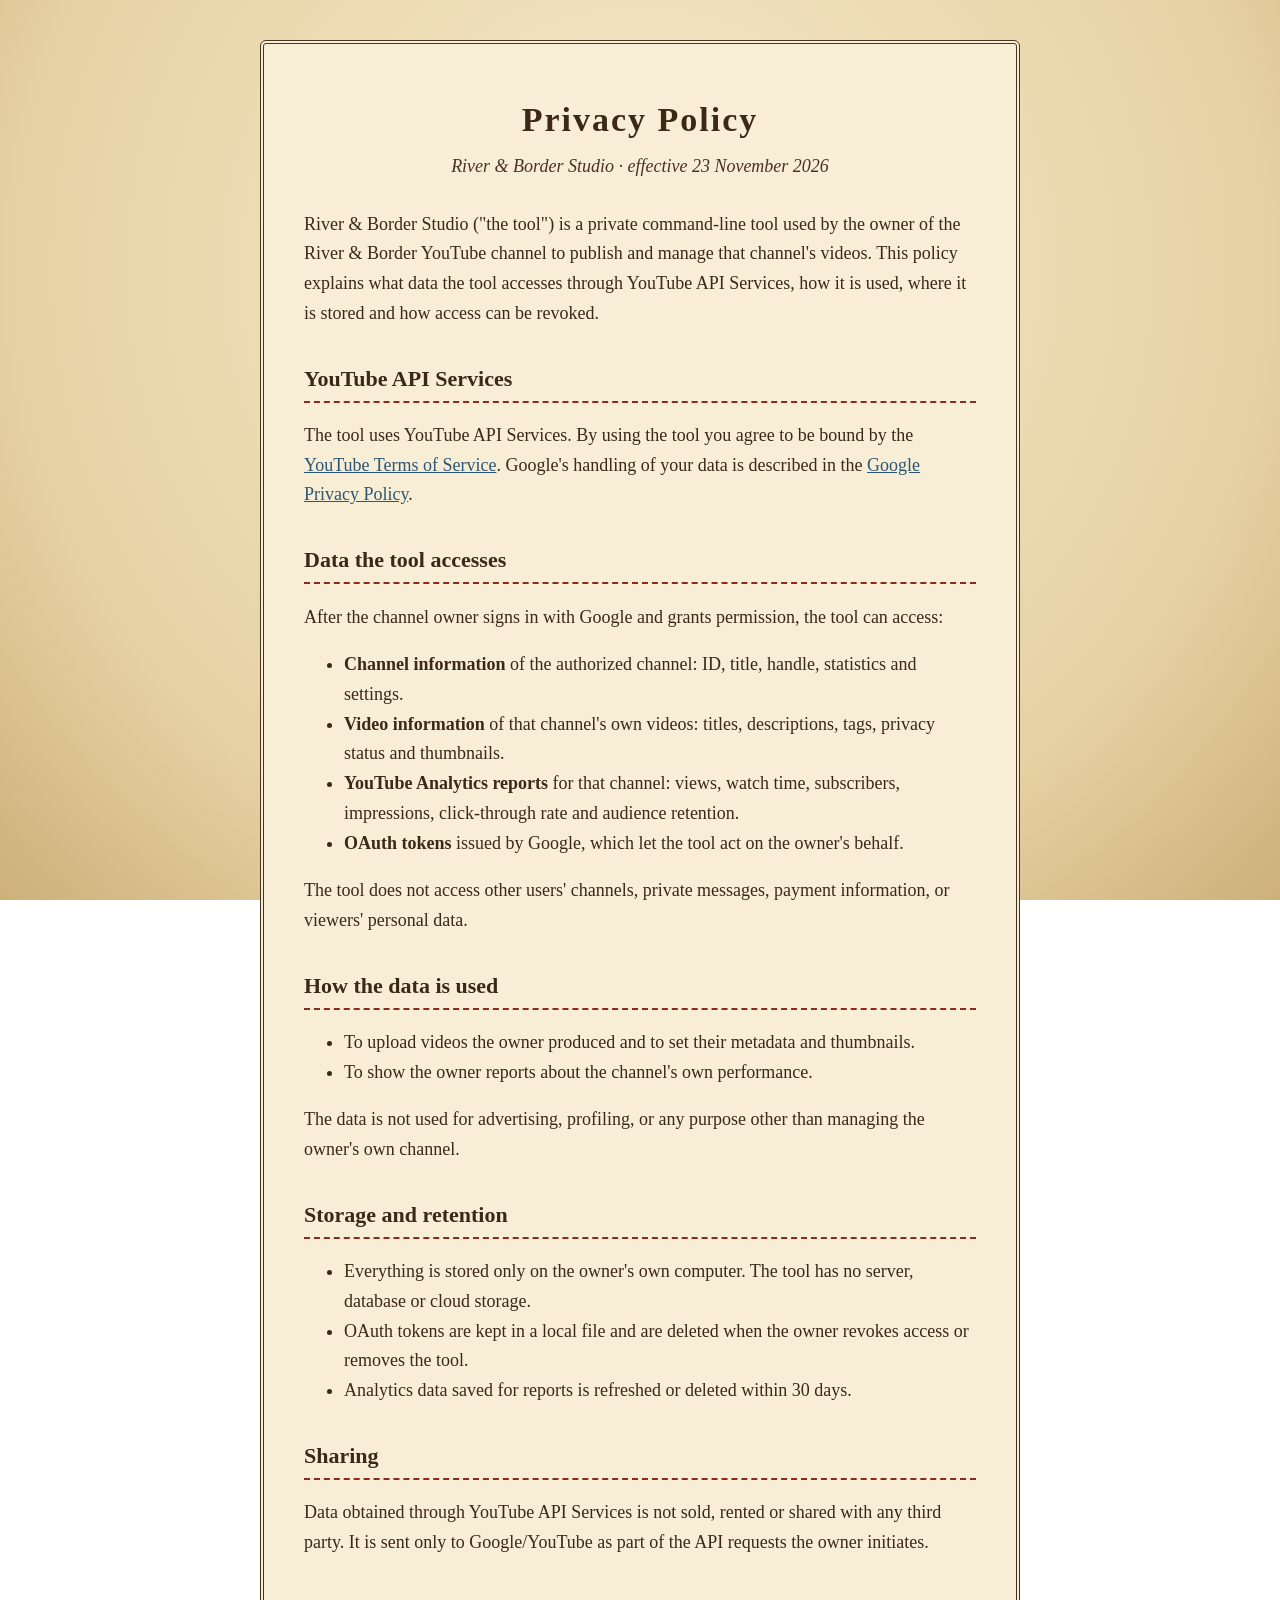
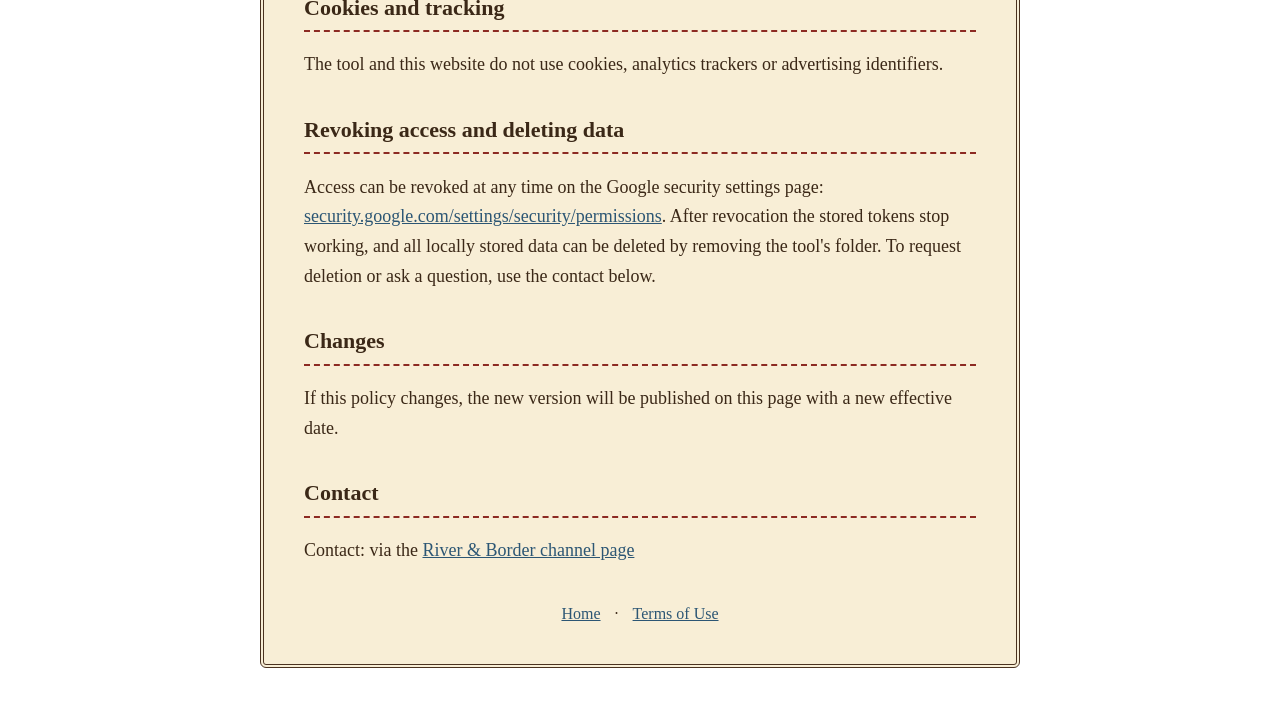
==== privacy.html @ dd43a644 "River & Border Studio: homepage, privacy policy, terms Co-Authored-By: Claude Opus 5.5 <noreply@anth" ====
﻿<!doctype html>
<html lang="en">
<head>
  <meta charset="utf-8">
  <meta name="viewport" content="width=device-width, initial-scale=1">
  <title>Privacy Policy · River &amp; Border Studio</title>
  <link rel="stylesheet" href="style.css">
  <link rel="icon" href="logo.png">
</head>
<body>
<main>
  <header>
    <h1>Privacy Policy</h1>
    <p class="sub">River &amp; Border Studio · effective 23 November 2026</p>
  </header>

  <p>
    River &amp; Border Studio ("the tool") is a private command-line tool used by the owner of the
    River &amp; Border YouTube channel to publish and manage that channel's videos. This policy explains
    what data the tool accesses through YouTube API Services, how it is used, where it is stored and how
    access can be revoked.
  </p>

  <h2>YouTube API Services</h2>
  <p>
    The tool uses YouTube API Services. By using the tool you agree to be bound by the
    <a href="https://www.youtube.com/t/terms">YouTube Terms of Service</a>. Google's handling of your data is
    described in the <a href="https://policies.google.com/privacy">Google Privacy Policy</a>.
  </p>

  <h2>Data the tool accesses</h2>
  <p>After the channel owner signs in with Google and grants permission, the tool can access:</p>
  <ul>
    <li><strong>Channel information</strong> of the authorized channel: ID, title, handle, statistics and settings.</li>
    <li><strong>Video information</strong> of that channel's own videos: titles, descriptions, tags, privacy status and thumbnails.</li>
    <li><strong>YouTube Analytics reports</strong> for that channel: views, watch time, subscribers, impressions, click-through rate and audience retention.</li>
    <li><strong>OAuth tokens</strong> issued by Google, which let the tool act on the owner's behalf.</li>
  </ul>
  <p>The tool does not access other users' channels, private messages, payment information, or viewers' personal data.</p>

  <h2>How the data is used</h2>
  <ul>
    <li>To upload videos the owner produced and to set their metadata and thumbnails.</li>
    <li>To show the owner reports about the channel's own performance.</li>
  </ul>
  <p>The data is not used for advertising, profiling, or any purpose other than managing the owner's own channel.</p>

  <h2>Storage and retention</h2>
  <ul>
    <li>Everything is stored only on the owner's own computer. The tool has no server, database or cloud storage.</li>
    <li>OAuth tokens are kept in a local file and are deleted when the owner revokes access or removes the tool.</li>
    <li>Analytics data saved for reports is refreshed or deleted within 30 days.</li>
  </ul>

  <h2>Sharing</h2>
  <p>
    Data obtained through YouTube API Services is not sold, rented or shared with any third party.
    It is sent only to Google/YouTube as part of the API requests the owner initiates.
  </p>

  <h2>Cookies and tracking</h2>
  <p>The tool and this website do not use cookies, analytics trackers or advertising identifiers.</p>

  <h2>Revoking access and deleting data</h2>
  <p>
    Access can be revoked at any time on the Google security settings page:
    <a href="https://security.google.com/settings/security/permissions">security.google.com/settings/security/permissions</a>.
    After revocation the stored tokens stop working, and all locally stored data can be deleted by removing the tool's folder.
    To request deletion or ask a question, use the contact below.
  </p>

  <h2>Changes</h2>
  <p>If this policy changes, the new version will be published on this page with a new effective date.</p>

  <h2>Contact</h2>
  <p>Contact: via the <a href="https://www.youtube.com/@RiverAndBorder/about">River &amp; Border channel page</a> <!--CONTACT--></p>

  <nav>
    <a href="index.html">Home</a> ·
    <a href="terms.html">Terms of Use</a>
  </nav>
</main>
</body>
</html>
---- style.css ----
:root {
  --paper: #f3e6c5;
  --paper-2: #e6d1a3;
  --ink: #3b2817;
  --ink-2: #4a3220;
  --river: #2c5674;
  --border: #8c2a22;
}
* { box-sizing: border-box; }
body {
  margin: 0;
  background: radial-gradient(circle at 50% 30%, #f6eacd, var(--paper-2) 70%, #cdb07a);
  background-attachment: fixed;
  color: var(--ink);
  font: 18px/1.65 Georgia, "Times New Roman", serif;
}
main {
  max-width: 760px;
  margin: 40px auto;
  padding: 36px 40px;
  background: #f8eed6;
  border: 4px double var(--ink-2);
  border-radius: 6px;
}
header { text-align: center; margin-bottom: 28px; }
header img { width: 120px; height: 120px; border-radius: 50%; }
h1 { font-size: 34px; letter-spacing: 2px; margin: 12px 0 4px; }
h2 { font-size: 22px; margin-top: 32px; border-bottom: 2px dashed var(--border); padding-bottom: 4px; }
.sub { font-style: italic; color: var(--ink-2); margin: 0; }
a { color: var(--river); }
nav { text-align: center; margin-top: 36px; font-size: 16px; }
nav a { margin: 0 10px; }
small { color: var(--ink-2); }
@media (max-width: 640px) {
  main { margin: 0; padding: 24px 16px; border-width: 0; border-radius: 0; }
  h1 { font-size: 28px; }
}
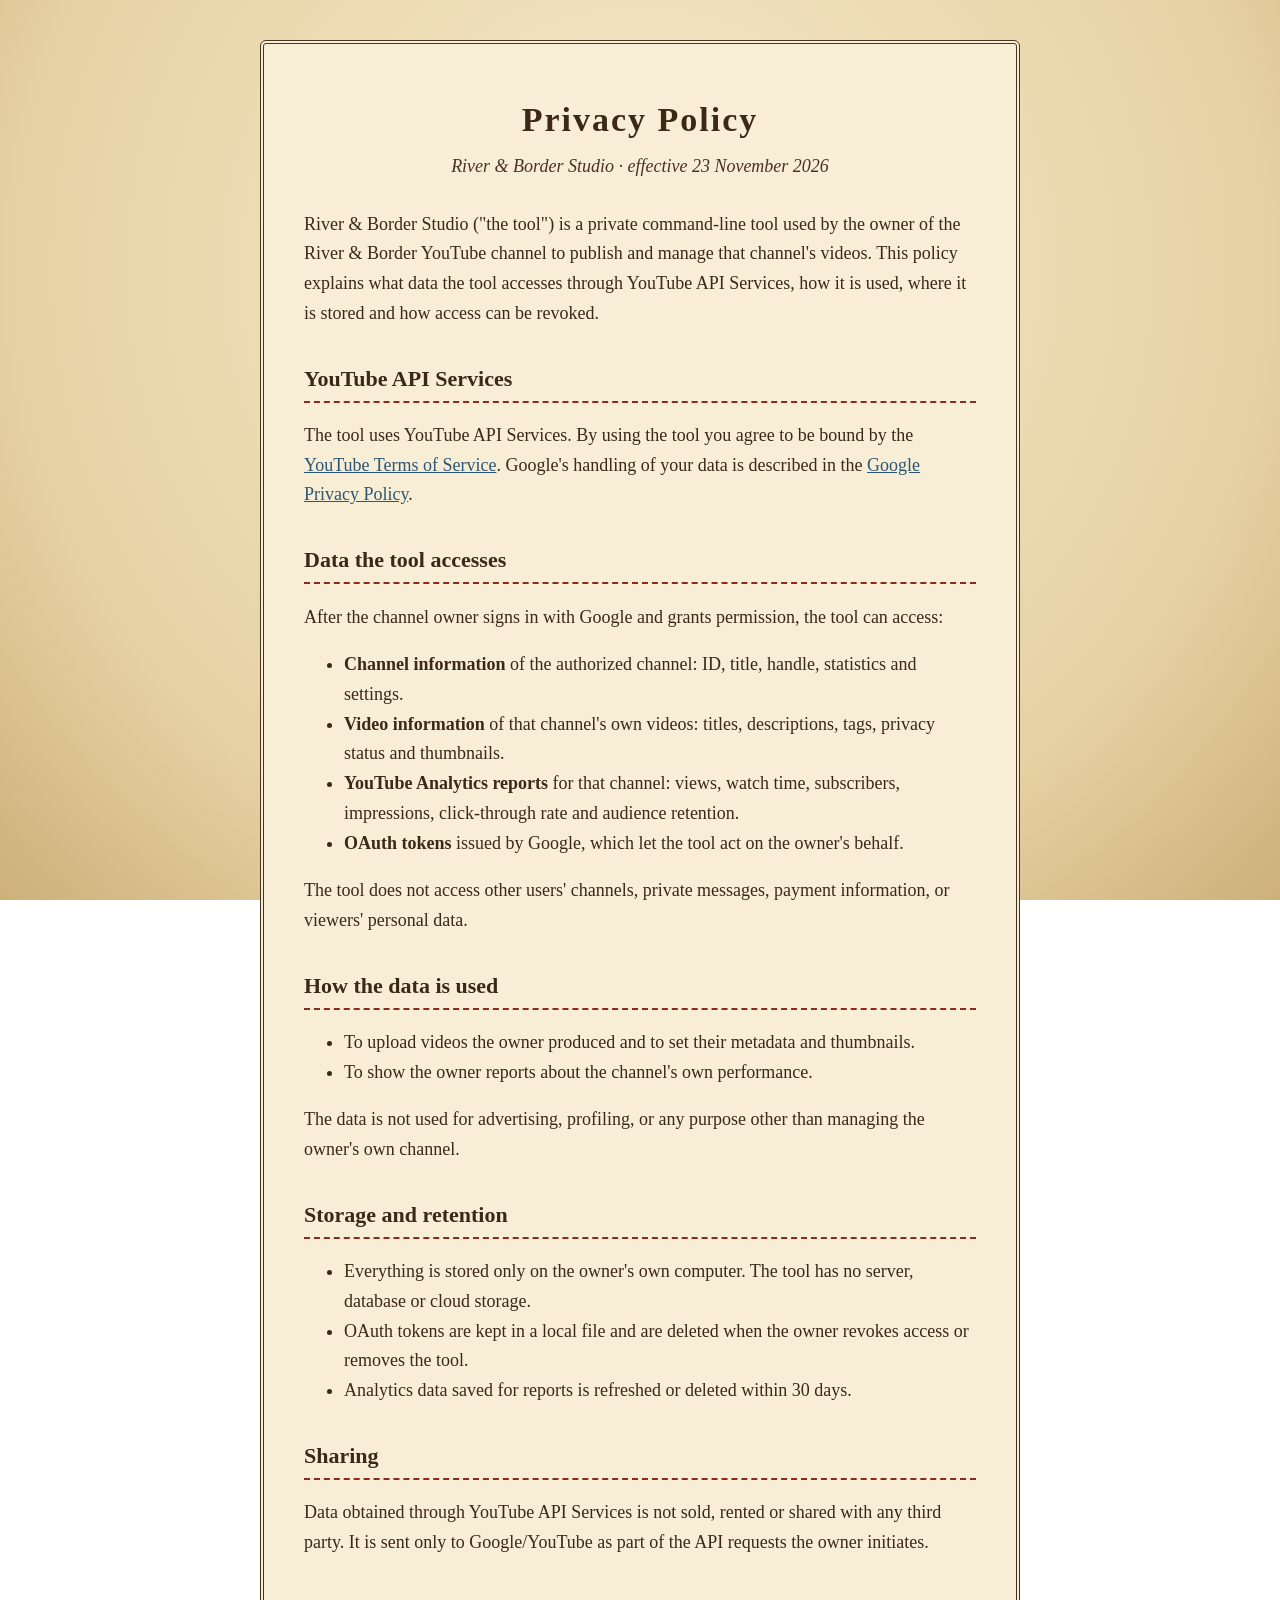
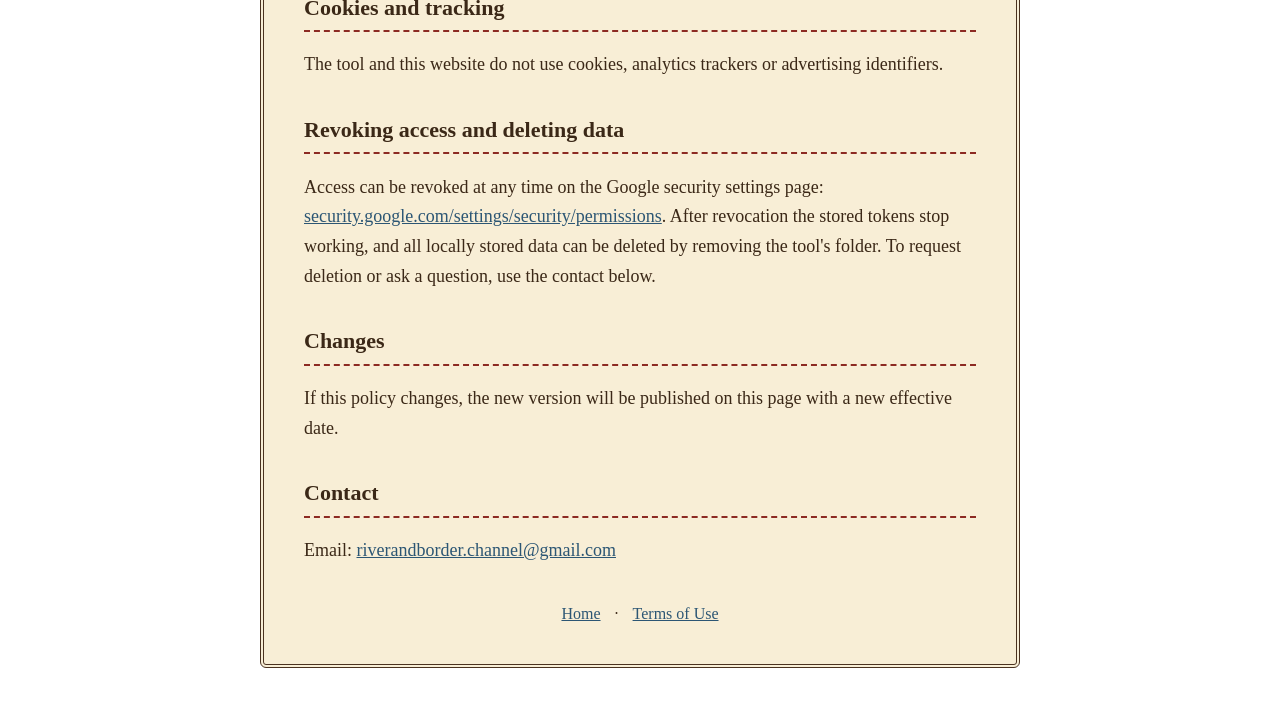
==== commit 8d9ad512: "Add contact email Co-Authored-By: Claude Opus 5.5 <noreply@anthropic.com>" ====
--- a/privacy.html
+++ b/privacy.html
@@ -1,4 +1,4 @@
-﻿<!doctype html>
+<!doctype html>
 <html lang="en">
 <head>
   <meta charset="utf-8">
@@ -73,7 +73,7 @@
   <p>If this policy changes, the new version will be published on this page with a new effective date.</p>
 
   <h2>Contact</h2>
-  <p>Contact: via the <a href="https://www.youtube.com/@RiverAndBorder/about">River &amp; Border channel page</a> <!--CONTACT--></p>
+  <p>Email: <a href="mailto:riverandborder.channel@gmail.com">riverandborder.channel@gmail.com</a></p>
 
   <nav>
     <a href="index.html">Home</a> ·
